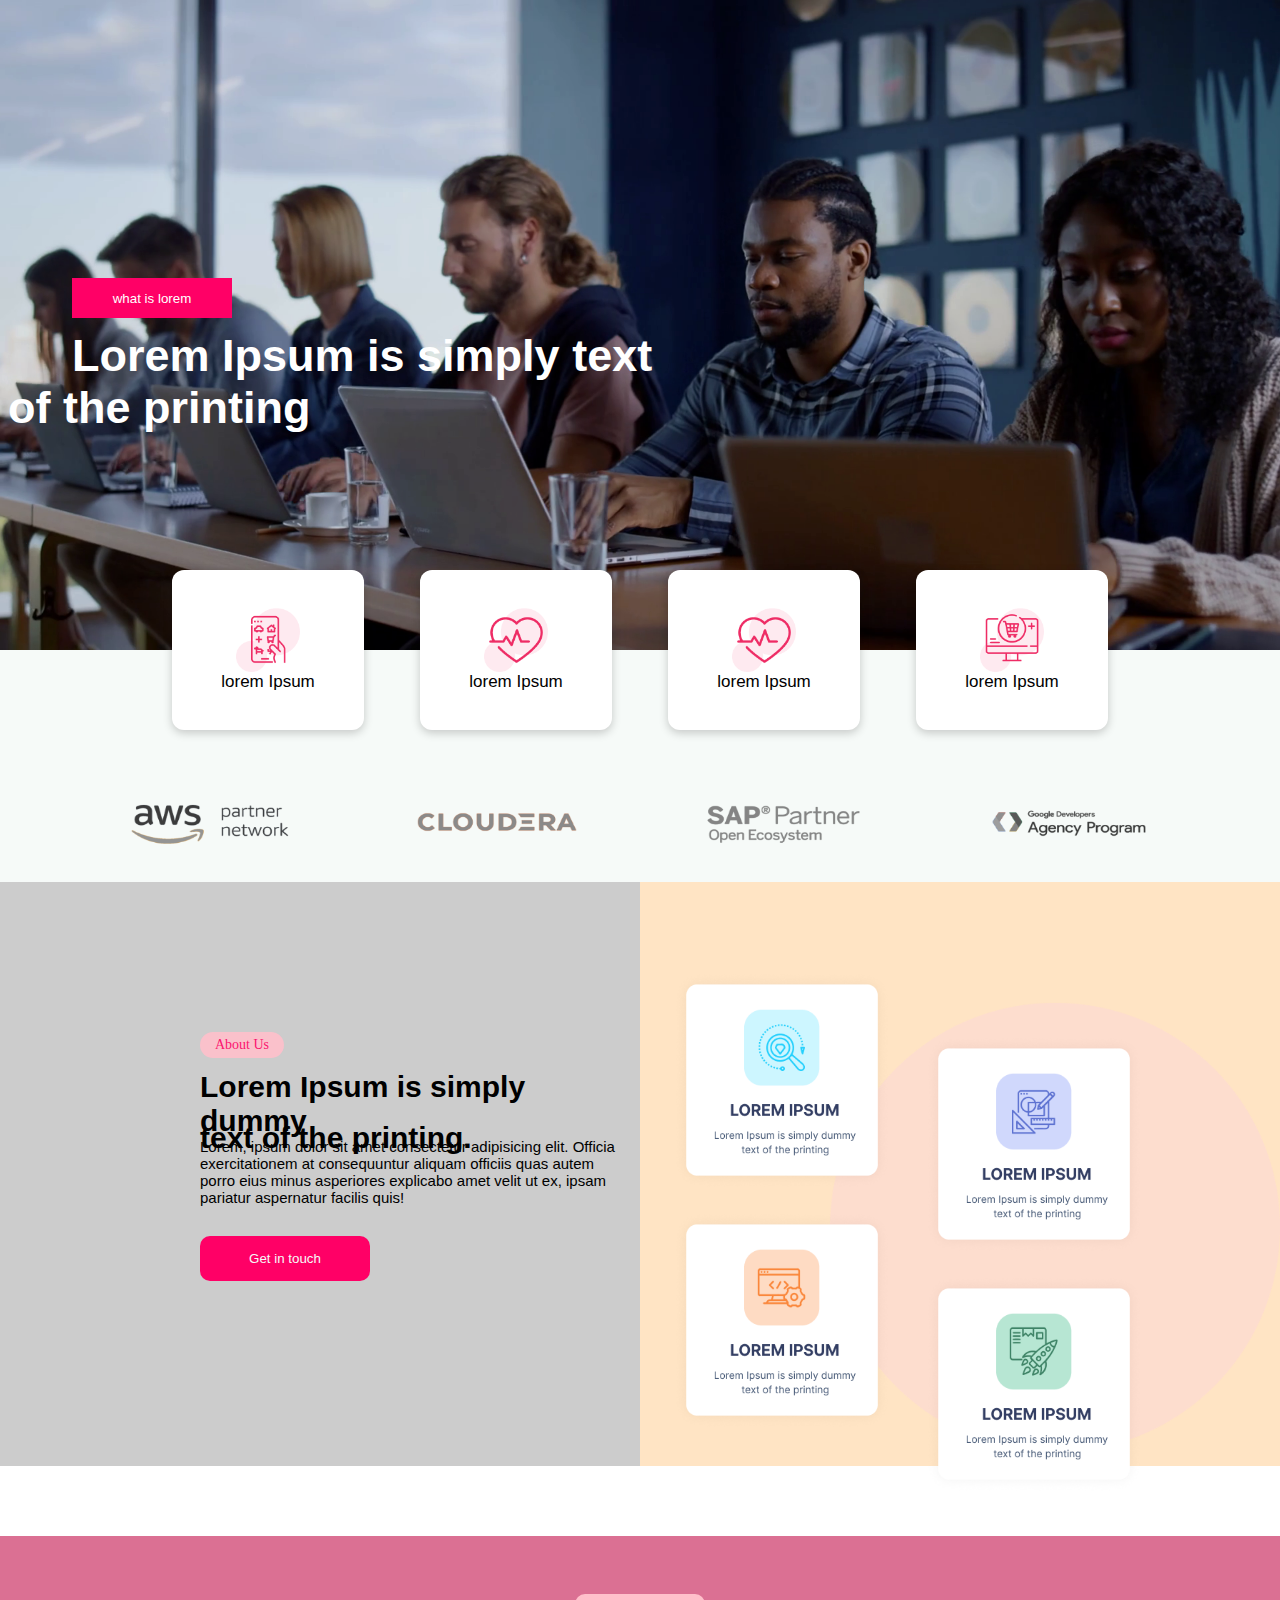
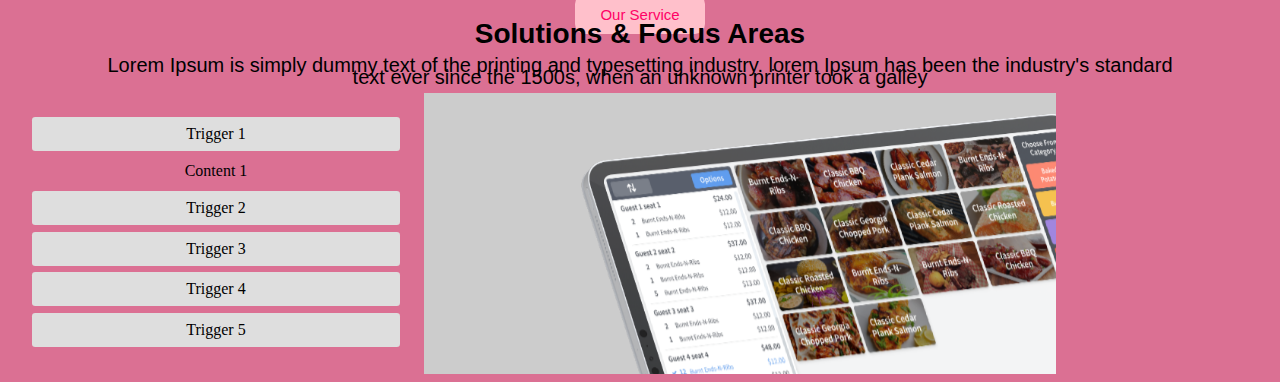
==== box1.html @ 180ca6e4 "Add files via upload" ====
<!DOCTYPE html>
<html lang="en">

<head>
  <meta charset="UTF-8" />
  <meta name="viewport" content="width=device-width, initial-scale=1.0" />
  <title>lorem</title>
  <link rel="stylesheet" href="home.css" />
</head>

<body>
  <div class="main_card">
    <div class="main">
      <button class="first">what is lorem</button>
      <h5>Lorem Ipsum is simply text</h5>
      <h3 id="print">of the printing</h3>
    </div>
  </div>
  <!-- **************************************************** -->
  <div class="bb">
    <div class="second_card">
      <div class="card_container">
        <div class="card_media">
          <img src="./images/Group 17098.png" alt="Girl in a jacket" />
          <p>lorem Ipsum</p>
        </div>
      </div>
      <div class="card_container">
        <div class="card_media">
          <img src="./images/Group 17099.png" alt="Girl in a jacket" />
          <p>lorem Ipsum</p>
        </div>
      </div>
      <div class="card_container">
        <div class="card_media">
          <img src="./images/Group 17099.png" alt="Girl in a jacket" />
          <p>lorem Ipsum</p>
        </div>
      </div>
      <div class="card_container">
        <div class="card_media">
          <img src="./images/Group 17101.png" alt="Girl in a jacket" />
          <p>lorem Ipsum</p>
        </div>
      </div>
    </div>
    <div class="Third_card">
      <div class="partner_network">
        <img src="./images/image 6.png" class="aws" />
      </div>
      <div class="partner_network">
        <img src="./images/image 5.png" class="aws" />
      </div>
      <div class="partner_network">
        <img src="./images/image 4.png" class="aws" />
      </div>
      <div class="partner_network">
        <img src="./images/image 3.png" class="aws" />
      </div>
    </div>
  </div>
  <!-- *************************+
      ******************************* -->
  <div class="fourth_card">
    <div class="left_section">
      <p class="home-butt">About Us</p>
      <p class="dummy">Lorem Ipsum is simply dummy</p>
      <p class="demo">text of the printing.</p>
      <p class="pars">
        Lorem, ipsum dolor sit amet consectetur adipisicing elit. Officia
        exercitationem at consequuntur aliquam officiis quas autem porro eius
        minus asperiores explicabo amet velit ut ex, ipsam pariatur aspernatur
        facilis quis!
      </p>
      <button class="touch">Get in touch</button>
    </div>
    <div class="right_section">
      <div class="far">
        <div class="one-img">
          <div class="one-card">
            <img src="./images/Group 12563.png" id="serch" />
          </div>
          <div class="one-card">
            <img src="./images/Group 12567.png" id="serch" />
          </div>
        </div>
        <div class="two-img">
          <div class="one-card">
            <img src="./images/Group 12564.png" id="serch" />
          </div>
          <div class="one-card">
            <img src="./images/Group 12570.png" id="serch" />
          </div>
        </div>
      </div>
    </div>
  </div>
  <!-- ************************************************************* -->
  <div class="five-card">
    <div class="small">
      <button class="service">Our Service</button>
      <p class="area">Solutions & Focus Areas</p>
      <p class="industry">
        Lorem Ipsum is simply dummy text of the printing and typesetting
        industry. lorem Ipsum has been the industry's standard
      </p>
      <p class="gallery">
        text ever since the 1500s, when an unknown printer took a galley
      </p>
    </div>
    <div class="computer_cont">
      <div class=".left-class">
        <form action="">
          <fieldset>
            <label for="1">Trigger 1</label>
            <input type="radio" name="toggle" id="1" value="1" checked>
            <output>
              <div>
                <div>Content 1</div>
              </div>
            </output>
            <label for="2">Trigger 2</label>
            <input type="radio" name="toggle" id="2" value="2">
            <output>
              <div>
                <div>Content 2 Content 2 Content 2 Content 2 Content 2 Content 2 Content 2 Content 2 Content 2 Content 2
                  Content
                  2 Content 2 Content 2 Content 2</div>
              </div>
            </output>
            <label for="3">Trigger 3</label>
            <input type="radio" name="toggle" id="3" value="3">
            <output>
              <div>
                <div>Content 3</div>
              </div>
            </output>
            <label for="4">Trigger 4</label>
            <input type="radio" name="toggle" id="4" value="4">
            <output>
              <div>
                <div>Content 4 Content 4 Content 4 Content 4 Content 4 Content 4 Content 4 Content 4</div>
              </div>
            </output>
            <label for="5">Trigger 5</label>
            <input type="radio" name="toggle" id="5" value="5">
            <output>
              <div>
                <div>Content 5</div>
              </div>
            </output>
          </fieldset>
        </form>
      </div>
      <div class="right-class">

      </div>
    </div>

  </div>
</body>

</html>
---- home.css ----
* {
  margin: 0;
  padding: 0;
  box-sizing: border-box;
}
.main_card {
  background-color: black;
}
.main {
  background-image: url("./images/image\ 1.png");
  min-height: 650px;
  background-repeat: no-repeat;
  background-size: cover;
}
.first {
  margin-top: 270px;
  margin-left: 4rem;
  width: 160px;
  height: 40px;
  background-color: #ff0066;
  border: none;
  color: white;
}
.main h5 {
  margin-left: 4rem;
  color: white;
  font-family: Arial, Helvetica, sans-serif;
  font-size: 45px;
  letter-spacing: 0em;
  margin-top: 12px;
}
#print {
  color: white;
  font-family: Arial, Helvetica, sans-serif;
  font-size: 45px;
}
/* ******************************************************* */

.card_media {
  background-color: white;
  width: 12rem;
  height: 10rem;
  flex-direction: column;
  display: flex;
  justify-content: center;
  align-items: center;
  border-radius: 12px;
  box-shadow: 0 3px 10px rgb(0 0 0 / 0.2);
}
.card_media > img {
  /* border-radius: 4px; */
  width: 4rem;
  height: 4rem;
  /* margin-left: auto;
  margin-right: auto; */
  align-items: center;
}
.card_media > p {
  font-size: 17px;
  font-family: Arial, Helvetica, sans-serif;
}
.second_card {
  display: flex;
  margin-left: auto;
  margin-right: auto;
  flex-wrap: wrap;
  justify-content: center;
}
.card_container {
  margin: 20px;
  margin-top: -6rem;
}
.bb {
  background-color: #f6faf8;
}
.Third_card {
  display: flex;
  /* padding-top: 10px; */
  /* padding-bottom: 20px; */
  /* background-color: #ccc; */
  display: flex;
  justify-content: center;
  flex-wrap: wrap;
}

.aws {
  width: 170px;
  height: 80px;
  margin: 0px 50px 0px 50px;
}

/* ********************************************************* */
.home-butt {
  border-radius: 15px;
  background: pink;
  color: #ff0066;
  border: none;
  font-size: 14px;
  display: inline-block;
  padding: 5px 15px 5px 15px;
  opacity: 0.9;
}
.left_section {
  padding-top: 150px;
  background-color: white;
  width: 50%;
  padding-left: 200px;
  background-color: #ccc;
}
.left_section > h5 {
  font-size: 35px;
  font-family: Arial, Helvetica, sans-serif;
  color: #080d44;
  margin-top: 15px;
}
.left_section > h1 {
  font-size: 35px;
  font-family: Arial, Helvetica, sans-serif;
  color: #080d44;
  margin-top: 0px;
}
/* ****************************************************** */
.right_section {
  background-color: bisque;
  width: 50%;
  background-image: url("./images/Ellipse\ 361.png");
  right: 0;
  top: 0;
  background-repeat: no-repeat;
  background-size: 450px 450px;

  background-position: right 120px;
}
.fourth_card {
  display: flex;
  padding-bottom: 70px;
}
.one-img {
  /* display: flex; */
  padding-top: 4rem;
}
.two-img {
  /* display: flex; */
  width: 220px;
  height: 220px;
  margin-top: 120px;
}
#serch {
  width: 220px;
  height: 220px;
  left: 998px;
}
.dummy {
  font-size: 30px;
  font-family: Arial, Helvetica, sans-serif;
  font-weight: 600;
  padding-top: 12px;
  margin-top: 0px;
  max-width: 500px;
}
.demo {
  font-size: 30px;
  mask-type: 0px;
  padding-top: 0px;
  line-height: 0px;
  font-family: Arial, Helvetica, sans-serif;
  font-weight: 600;
  margin-top: 0px;
  max-width: 500px;
}
.far {
  display: flex;
}
.pars {
  max-width: 450px;
  font-size: 15px;
  font-family: Arial, Helvetica, sans-serif;
  font-weight: 400;
}
.touch {
  width: 170px;
  height: 45px;
  background-color: #ff0066;
  border: none;
  color: #f6faf8;
  border-radius: 10px;
  margin-top: 30px;
}
/* ********************************************************* */
.five-card {
  background-color: palevioletred;
  text-align: center;
}
.service {
  width: 130px;
  height: 40px;
  background: pink;
  color: #ff0066;
  border-radius: 10px;
  border: none;
  font-size: 15px;
  margin: 50px 0px 0px 0px;
}
.area {
  font-family: Arial, Helvetica, sans-serif;
  font-size: 28px;
  line-height: 0px;
  font-weight: 700;
  /* line-height: 49px; */
  /* letter-spacing: 0em; */
  text-align: center;
}
.industry {
  font-size: 20px;
  font-family: Arial, Helvetica, sans-serif;
  font-weight: 500;
  text-align: center;
  padding-bottom: 0;
  padding-top: 20px;
}
.gallery {
  font-size: 20px;
  font-family: Arial, Helvetica, sans-serif;
  font-weight: 500;
  text-align: center;
  padding-top: 0px;
  line-height: 0px;
}

.computer_cont {
  display: flex;
  width: 100%;
}
.first-tage {
  width: 430px;
  height: 50px;
}

.left_class {
  width: 50%;
  background-color: #ccc;
}
.right-class {
  width: 50%;
  background-color: #ccc;
  background-image: url("./images/image8.png");
}
/* IMPORTANT STUFF */

output {
  display: grid;
  grid-template-rows: 0fr;
  transition: grid-template-rows 0.125s;
  overflow: hidden;
}

div {
  min-height: 0;
}

[type="radio"] {
  display: none;
}

[type="radio"]:checked + output {
  grid-template-rows: 1fr;
}

/* PRETTY(ish) STUFF */

* {
  box-sizing: border-box;
}

fieldset {
  border: 0;
  display: grid;
  gap: 0.2rem;
  max-width: 25rem;
  margin-inline: auto;
  padding: 1rem;
}

label {
  padding: 0.5rem;
  background: oklch(0.9 0 0.1);
  cursor: pointer;
  transition: background 0.125s;
  border-radius: 0.2rem;

  &:hover {
    background: oklch(0.8 0 0.1);
  }
}

div > div {
  padding: 0.5rem;
}
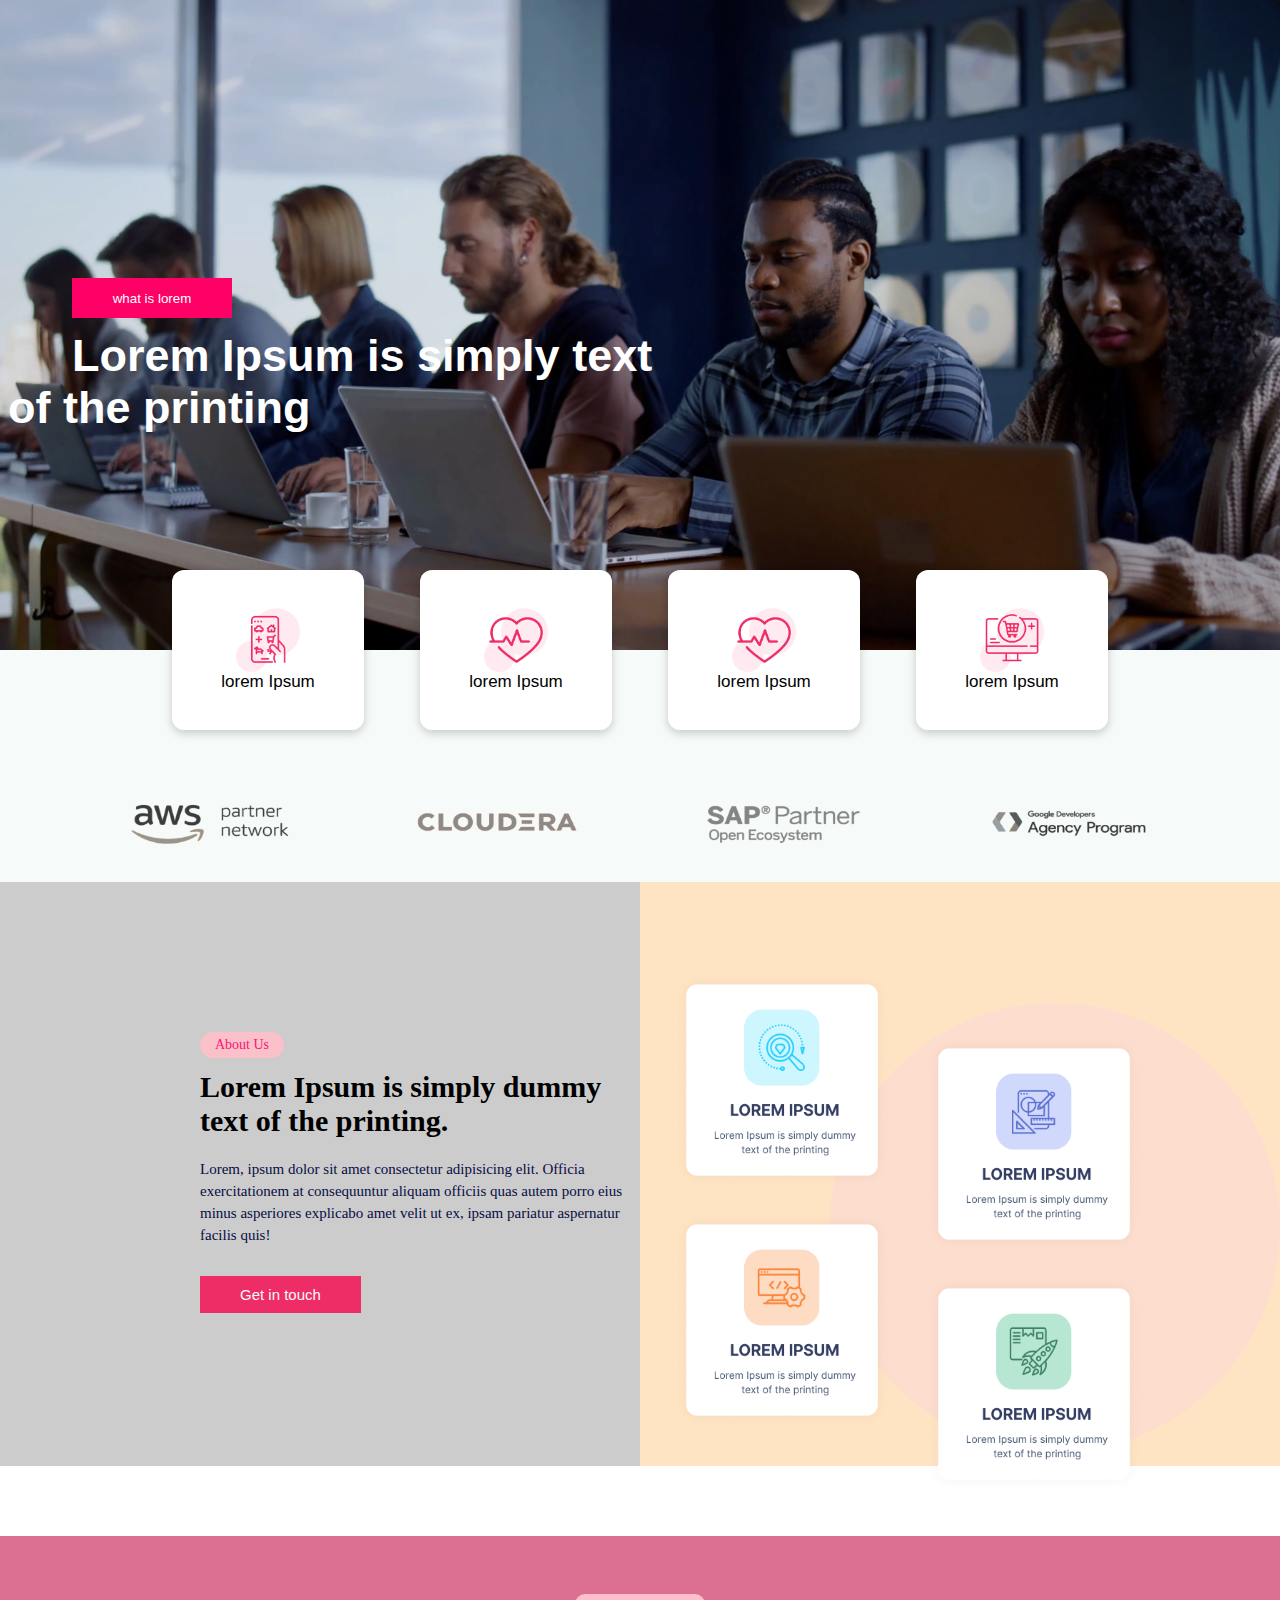
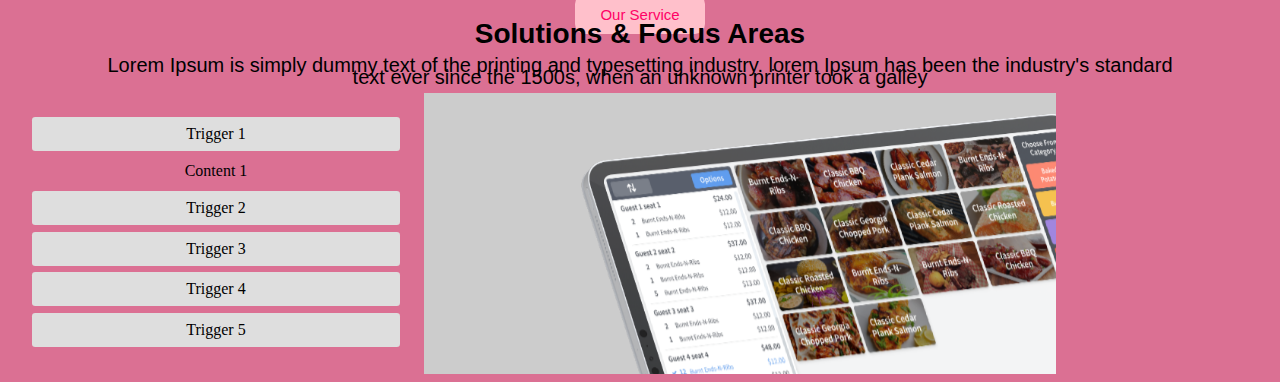
==== commit fc300153: "Add files via upload" ====
--- a/box1.html
+++ b/box1.html
@@ -64,8 +64,8 @@
   <div class="fourth_card">
     <div class="left_section">
       <p class="home-butt">About Us</p>
-      <p class="dummy">Lorem Ipsum is simply dummy</p>
-      <p class="demo">text of the printing.</p>
+      <p class="dummy">Lorem Ipsum is simply dummy
+        text of the printing.</p>
       <p class="pars">
         Lorem, ipsum dolor sit amet consectetur adipisicing elit. Officia
         exercitationem at consequuntur aliquam officiis quas autem porro eius
--- a/home.css
+++ b/home.css
@@ -100,6 +100,9 @@
   padding: 5px 15px 5px 15px;
   opacity: 0.9;
 }
+.fourth_card {
+  width: 100%;
+}
 .left_section {
   padding-top: 150px;
   background-color: white;
@@ -152,11 +155,13 @@
 }
 .dummy {
   font-size: 30px;
-  font-family: Arial, Helvetica, sans-serif;
+
   font-weight: 600;
   padding-top: 12px;
   margin-top: 0px;
   max-width: 500px;
+  font-family: Gilroy-Bold;
+  /* font-style: normal; */
 }
 .demo {
   font-size: 30px;
@@ -174,17 +179,27 @@
 .pars {
   max-width: 450px;
   font-size: 15px;
-  font-family: Arial, Helvetica, sans-serif;
+  margin-top: 20px;
   font-weight: 400;
+  color: #080d44;
+
+  font-family: Gilroy-Medium;
+  font-style: normal;
+
+  line-height: 22px;
 }
 .touch {
-  width: 170px;
-  height: 45px;
-  background-color: #ff0066;
+  background-color: #ee2c65;
+  font-size: 15px;
+  /* font-family: Gilroy-Medium; */
+  font-style: normal;
+  font-weight: 400;
+  line-height: normal;
   border: none;
   color: #f6faf8;
-  border-radius: 10px;
+  border-radius: 15x;
   margin-top: 30px;
+  padding: 10px 40px 10px 40px;
 }
 /* ********************************************************* */
 .five-card {
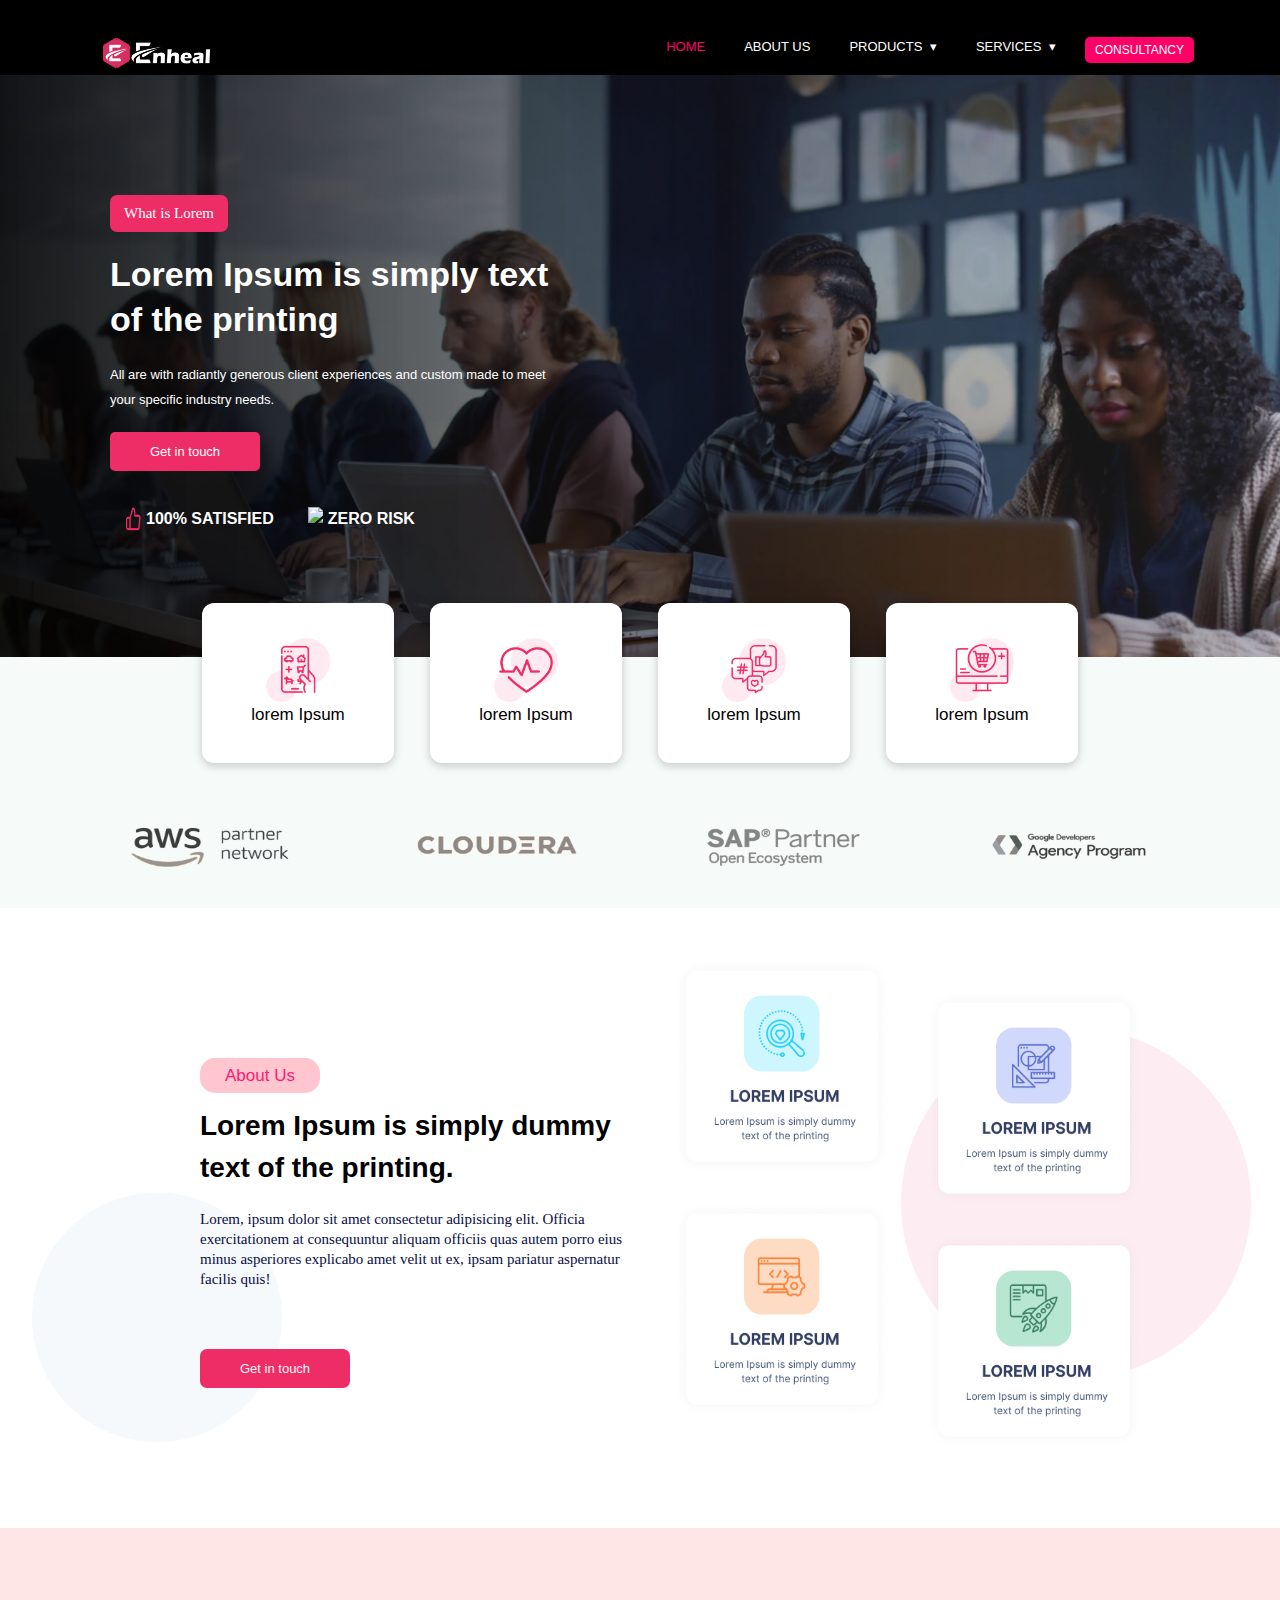
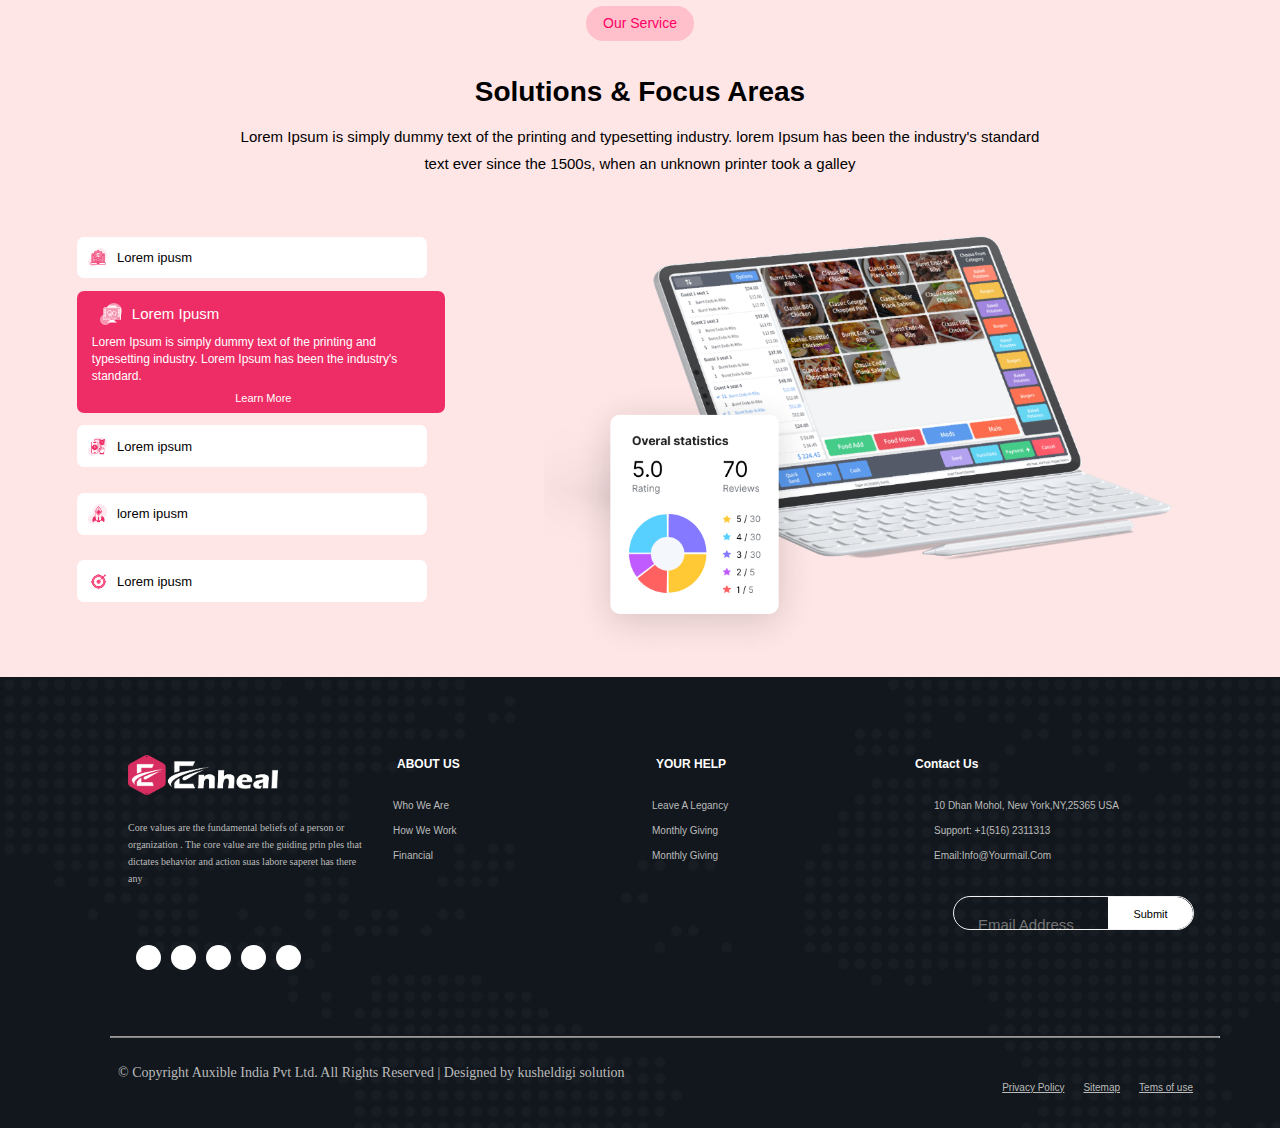
==== commit d697c3b7: "Add files via upload" ====
--- a/box1.html
+++ b/box1.html
@@ -1,163 +1,188 @@
 <!DOCTYPE html>
 <html lang="en">
-
-<head>
-  <meta charset="UTF-8" />
-  <meta name="viewport" content="width=device-width, initial-scale=1.0" />
-  <title>lorem</title>
-  <link rel="stylesheet" href="home.css" />
-</head>
-
-<body>
-  <div class="main_card">
-    <div class="main">
-      <button class="first">what is lorem</button>
-      <h5>Lorem Ipsum is simply text</h5>
-      <h3 id="print">of the printing</h3>
-    </div>
-  </div>
-  <!-- **************************************************** -->
-  <div class="bb">
-    <div class="second_card">
-      <div class="card_container">
-        <div class="card_media">
-          <img src="./images/Group 17098.png" alt="Girl in a jacket" />
-          <p>lorem Ipsum</p>
+  <head>
+    <meta charset="UTF-8" />
+    <meta name="viewport" content="width=device-width, initial-scale=1.0" />
+    <title>lorem</title>
+    <link rel="stylesheet" href="home.css" />
+  </head>
+  <body>
+    <div id="nav"></div>
+    <div id="footer"></div>
+    <section class="front_page">
+      <div class="home_cont1">
+        <p>What is Lorem</p>
+        <h1>Lorem Ipsum is simply text of the printing</h1>
+        <h5>
+          All are with radiantly generous client experiences and custom made to
+          meet your specific industry needs.
+        </h5>
+        <button>Get in touch</button>
+        <div class="thumb">
+          <div class="inline" id="thumb_first">
+            <img src="./images/thumbs-up (2).png" alt="thumb" />
+            <h4>100% SATISFIED</h4>
+          </div>
+          <div class="inline">
+            <img src="./Images/shield (1).png" alt="thumb" />
+            <h4>ZERO RISK</h4>
+          </div>
         </div>
       </div>
-      <div class="card_container">
-        <div class="card_media">
-          <img src="./images/Group 17099.png" alt="Girl in a jacket" />
-          <p>lorem Ipsum</p>
+    </section>
+    <!-- ****** -->
+    <div class="bb">
+      <div class="second_card">
+        <div class="card_container">
+          <div class="card_media">
+            <img src="./images/Group 17098.png" alt="Girl in a jacket" />
+            <p>lorem Ipsum</p>
+          </div>
+        </div>
+        <div class="card_container">
+          <div class="card_media">
+            <img src="./images/Group 17099.png" alt="Girl in a jacket" />
+            <p>lorem Ipsum</p>
+          </div>
+        </div>
+        <div class="card_container">
+          <div class="card_media">
+            <img src="./images/Group 17100.png" alt="Girl in a jacket" />
+            <p>lorem Ipsum</p>
+          </div>
+        </div>
+        <div class="card_container">
+          <div class="card_media">
+            <img src="./images/Group 17101.png" alt="Girl in a jacket" />
+            <p>lorem Ipsum</p>
+          </div>
         </div>
       </div>
-      <div class="card_container">
-        <div class="card_media">
-          <img src="./images/Group 17099.png" alt="Girl in a jacket" />
-          <p>lorem Ipsum</p>
+      <div class="Third_card">
+        <div class="partner_network">
+          <img src="./images/image 6.png" class="aws" />
         </div>
-      </div>
-      <div class="card_container">
-        <div class="card_media">
-          <img src="./images/Group 17101.png" alt="Girl in a jacket" />
-          <p>lorem Ipsum</p>
+        <div class="partner_network">
+          <img src="./images/image 5.png" class="aws" />
+        </div>
+        <div class="partner_network">
+          <img src="./images/image 4.png" class="aws" />
+        </div>
+        <div class="partner_network">
+          <img src="./images/image 3.png" class="aws" />
         </div>
       </div>
     </div>
-    <div class="Third_card">
-      <div class="partner_network">
-        <img src="./images/image 6.png" class="aws" />
+    <!-- --------------------------- -->
+    <div class="fourth_card">
+      <div class="left_section">
+        <p class="home-butt">About Us</p>
+        <p class="dummy">Lorem Ipsum is simply dummy text of the printing.</p>
+        <p class="pars">
+          Lorem, ipsum dolor sit amet consectetur adipisicing elit. Officia
+          exercitationem at consequuntur aliquam officiis quas autem porro eius
+          minus asperiores explicabo amet velit ut ex, ipsam pariatur aspernatur
+          facilis quis!
+        </p>
+        <button class="touch" type="button">Get in touch</button>
       </div>
-      <div class="partner_network">
-        <img src="./images/image 5.png" class="aws" />
-      </div>
-      <div class="partner_network">
-        <img src="./images/image 4.png" class="aws" />
-      </div>
-      <div class="partner_network">
-        <img src="./images/image 3.png" class="aws" />
-      </div>
-    </div>
-  </div>
-  <!-- *************************+
-      ******************************* -->
-  <div class="fourth_card">
-    <div class="left_section">
-      <p class="home-butt">About Us</p>
-      <p class="dummy">Lorem Ipsum is simply dummy
-        text of the printing.</p>
-      <p class="pars">
-        Lorem, ipsum dolor sit amet consectetur adipisicing elit. Officia
-        exercitationem at consequuntur aliquam officiis quas autem porro eius
-        minus asperiores explicabo amet velit ut ex, ipsam pariatur aspernatur
-        facilis quis!
-      </p>
-      <button class="touch">Get in touch</button>
-    </div>
-    <div class="right_section">
-      <div class="far">
-        <div class="one-img">
-          <div class="one-card">
-            <img src="./images/Group 12563.png" id="serch" />
+      <div class="right_section">
+        <div class="far">
+          <div class="one-img">
+            <div class="one-card">
+              <img src="./images/Group 12563.png" id="serch" />
+            </div>
+            <div class="one-card">
+              <img src="./images/Group 12567.png" id="serch" />
+            </div>
           </div>
-          <div class="one-card">
-            <img src="./images/Group 12567.png" id="serch" />
-          </div>
-        </div>
-        <div class="two-img">
-          <div class="one-card">
-            <img src="./images/Group 12564.png" id="serch" />
-          </div>
-          <div class="one-card">
-            <img src="./images/Group 12570.png" id="serch" />
+          <div class="two-img">
+            <div class="one-card">
+              <img src="./images/Group 12564.png" id="serch" />
+            </div>
+            <div class="one-card">
+              <img src="./images/Group 12570.png" id="serch" />
+            </div>
           </div>
         </div>
       </div>
     </div>
-  </div>
-  <!-- ************************************************************* -->
-  <div class="five-card">
-    <div class="small">
-      <button class="service">Our Service</button>
-      <p class="area">Solutions & Focus Areas</p>
-      <p class="industry">
-        Lorem Ipsum is simply dummy text of the printing and typesetting
-        industry. lorem Ipsum has been the industry's standard
-      </p>
-      <p class="gallery">
-        text ever since the 1500s, when an unknown printer took a galley
-      </p>
-    </div>
-    <div class="computer_cont">
-      <div class=".left-class">
-        <form action="">
-          <fieldset>
-            <label for="1">Trigger 1</label>
-            <input type="radio" name="toggle" id="1" value="1" checked>
-            <output>
-              <div>
-                <div>Content 1</div>
-              </div>
-            </output>
-            <label for="2">Trigger 2</label>
-            <input type="radio" name="toggle" id="2" value="2">
-            <output>
-              <div>
-                <div>Content 2 Content 2 Content 2 Content 2 Content 2 Content 2 Content 2 Content 2 Content 2 Content 2
-                  Content
-                  2 Content 2 Content 2 Content 2</div>
-              </div>
-            </output>
-            <label for="3">Trigger 3</label>
-            <input type="radio" name="toggle" id="3" value="3">
-            <output>
-              <div>
-                <div>Content 3</div>
-              </div>
-            </output>
-            <label for="4">Trigger 4</label>
-            <input type="radio" name="toggle" id="4" value="4">
-            <output>
-              <div>
-                <div>Content 4 Content 4 Content 4 Content 4 Content 4 Content 4 Content 4 Content 4</div>
-              </div>
-            </output>
-            <label for="5">Trigger 5</label>
-            <input type="radio" name="toggle" id="5" value="5">
-            <output>
-              <div>
-                <div>Content 5</div>
-              </div>
-            </output>
-          </fieldset>
-        </form>
+    <!-- ******* -->
+    <div class="five-card">
+      <div class="small">
+        <p class="service">Our Service</p>
+        <p class="area">Solutions & Focus Areas</p>
+        <p class="industry">
+          Lorem Ipsum is simply dummy text of the printing and typesetting
+          industry. lorem Ipsum has been the industry's standard text ever since
+          the 1500s, when an unknown printer took a galley
+        </p>
       </div>
-      <div class="right-class">
-
+      <div class="computer_cont">
+        <div class="left-class">
+          <form action="">
+            <fieldset>
+              <label for="1" class="Label"
+                ><img src="./images/Group 12576.svg" id="triger" />Lorem ipusm
+              </label>
+              <input type="radio" name="toggle" id="1" value="1" checked />
+              <output>
+                <div class="stand">
+                  <div class="cont">
+                    <img src="./images/Group 12575.png" id="cont1" />
+                    <p>Lorem Ipusm</p>
+                  </div>
+                  <h3 id="dummy">
+                    Lorem Ipsum is simply dummy text of the printing and
+                    typesetting industry. Lorem Ipsum has been the industry's
+                    standard.
+                  </h3>
+                  <a href="#" id="roo">Learn More</a>
+                </div>
+              </output>
+              <label for="2" class="Label"
+                ><img src="./images/Group 12581.png" id="triger2" /> Lorem ipsum
+              </label>
+              <input type="radio" name="toggle" id="2" value="2" />
+              <output>
+                <div>
+                  <div>
+                    Content 2 Content 2 Content 2 Content 2 Content 2 Content 2
+                    Content 2 Content 2 Content 2 Content 2 Content 2 Content 2
+                    Content 2 Content 2
+                  </div>
+                </div>
+              </output>
+              <label for="3" class="Label">
+                <img src="./images/Group 12582.png" id="triger3" />lorem ipusm
+              </label>
+              <input type="radio" name="toggle" id="3" value="3" />
+              <output>
+                <div>
+                  <div>Content 3</div>
+                </div>
+              </output>
+              <label for="4" class="Label">
+                <img src="./images/Group 12583.png" id="triger4" />Lorem ipusm
+              </label>
+              <input type="radio" name="toggle" id="4" value="4" />
+              <output>
+                <div>
+                  <div>
+                    Content 4 Content 4 Content 4 Content 4 Content 4 Content 4
+                    Content 4 Content 4
+                  </div>
+                </div>
+              </output>
+            </fieldset>
+          </form>
+        </div>
+        <div class="right-class">
+          <img src="./images/Group 7341.png" id="tablet" />
+        </div>
       </div>
     </div>
-
-  </div>
-</body>
-
-</html>+  </body>
+  <script src="nav.js"></script>
+  <script src="newfooter.js"></script>
+</html>
--- a/home.css
+++ b/home.css
@@ -3,38 +3,97 @@
   padding: 0;
   box-sizing: border-box;
 }
-.main_card {
-  background-color: black;
-}
-.main {
-  background-image: url("./images/image\ 1.png");
-  min-height: 650px;
+.front_page {
+  width: 100%;
+  /* background-color: #24262b; */
+  background-image: url("./images/image\ 1.png"),
+    linear-gradient(90deg, rgba(0, 0, 0, 0.902) 0%, rgba(0, 0, 0, 0) 100%);
+  background-size: cover;
   background-repeat: no-repeat;
-  background-size: cover;
-}
-.first {
-  margin-top: 270px;
-  margin-left: 4rem;
-  width: 160px;
-  height: 40px;
-  background-color: #ff0066;
+  /* height: 600px; */
+  position: relative;
+  background-blend-mode: darken;
+  z-index: 2;
+  padding: 110px;
+}
+.home_cont1 {
+  margin-top: 10px;
+}
+
+.home_cont1 > h1 {
+  color: #fff;
+  font-size: 34px;
+  font-family: Arial, Helvetica, sans-serif;
+  font-style: normal;
+  font-weight: 700;
+  line-height: 45px;
+  max-width: 450px;
+  margin-top: 20px;
+}
+.home_cont1 > h5 {
+  color: #fff;
+  font-size: 13px;
+  font-family: Arial, Helvetica, sans-serif;
+  font-style: normal;
+  font-weight: 500;
+  line-height: 25px;
+  max-width: 450px;
+  margin-top: 20px;
+}
+.home_cont1 > h4 {
+  color: #fff;
+  font-size: 15px;
+  font-family: Arial, Helvetica, sans-serif;
+  font-style: normal;
+  font-weight: 500;
+  line-height: 35px;
+  max-width: 450px;
+}
+.home_cont1 > p {
+  background: #ee2c65;
+  display: inline-block;
+  border-radius: 7px;
+  color: #ffffff;
+  font-size: 15px;
+  padding: 7px 14px;
+  font-family: Inter;
+
+  /* margin-top: 20px; */
+}
+.home_cont1 > button {
+  background-color: #ee2c65;
+  color: #ffffff;
+  padding: 12px 40px 12px 40px;
   border: none;
-  color: white;
-}
-.main h5 {
-  margin-left: 4rem;
-  color: white;
-  font-family: Arial, Helvetica, sans-serif;
-  font-size: 45px;
-  letter-spacing: 0em;
-  margin-top: 12px;
-}
-#print {
-  color: white;
-  font-family: Arial, Helvetica, sans-serif;
-  font-size: 45px;
-}
-/* ******************************************************* */
+  border-radius: 5px;
+  margin-top: 20px;
+  font-size: 13px;
+}
+.thumb {
+  display: flex;
+  flex-wrap: wrap;
+}
+
+.inline {
+  display: flex;
+  color: #ffffff;
+  margin-top: 20px;
+  white-space: nowrap;
+}
+#thumb_first {
+  margin-right: 18px;
+}
+.inline > img {
+  width: 15px;
+  margin-right: 5px;
+}
+@media (max-width: 543px) {
+  .front_page {
+    padding-left: 40px;
+    padding-right: 50px;
+  }
+}
+/* ******* */
 
 .card_media {
   background-color: white;
@@ -61,23 +120,22 @@
 }
 .second_card {
   display: flex;
-  margin-left: auto;
-  margin-right: auto;
+
   flex-wrap: wrap;
   justify-content: center;
+  margin-top: -80px;
 }
 .card_container {
-  margin: 20px;
-  margin-top: -6rem;
+  margin: 10px;
+
+  z-index: 2;
 }
 .bb {
   background-color: #f6faf8;
 }
 .Third_card {
   display: flex;
-  /* padding-top: 10px; */
-  /* padding-bottom: 20px; */
-  /* background-color: #ccc; */
+
   display: flex;
   justify-content: center;
   flex-wrap: wrap;
@@ -88,27 +146,29 @@
   height: 80px;
   margin: 0px 50px 0px 50px;
 }
-
-/* ********************************************************* */
+/* --------------------------------------- */
 .home-butt {
   border-radius: 15px;
   background: pink;
   color: #ff0066;
+  width: 120px;
   border: none;
-  font-size: 14px;
+  font-size: 17px;
   display: inline-block;
   padding: 5px 15px 5px 15px;
   opacity: 0.9;
-}
-.fourth_card {
-  width: 100%;
+  text-align: center;
 }
 .left_section {
   padding-top: 150px;
   background-color: white;
   width: 50%;
   padding-left: 200px;
-  background-color: #ccc;
+  /* background-color: #ccc; */
+  background-image: url("./images/Ellipse\ 360.png");
+  background-repeat: no-repeat;
+  background-size: 250px 250px;
+  background-position: left 2rem bottom 1rem;
 }
 .left_section > h5 {
   font-size: 35px;
@@ -122,31 +182,29 @@
   color: #080d44;
   margin-top: 0px;
 }
-/* ****************************************************** */
+
+.fourth_card {
+  display: flex;
+  padding-bottom: 70px;
+  height: auto;
+}
 .right_section {
-  background-color: bisque;
+  background-color: white;
   width: 50%;
   background-image: url("./images/Ellipse\ 361.png");
-  right: 0;
-  top: 0;
   background-repeat: no-repeat;
-  background-size: 450px 450px;
-
-  background-position: right 120px;
-}
-.fourth_card {
-  display: flex;
-  padding-bottom: 70px;
+  background-size: 350px 350px;
+  background-position: bottom 40% right 10%;
 }
 .one-img {
   /* display: flex; */
-  padding-top: 4rem;
+  margin-top: 1rem;
 }
 .two-img {
   /* display: flex; */
   width: 220px;
   height: 220px;
-  margin-top: 120px;
+  margin-top: 3rem;
 }
 #serch {
   width: 220px;
@@ -154,13 +212,13 @@
   left: 998px;
 }
 .dummy {
-  font-size: 30px;
-
-  font-weight: 600;
+  font-size: 28px;
+  font-family: Arial, Helvetica, sans-serif;
+  font-weight: 700;
   padding-top: 12px;
   margin-top: 0px;
   max-width: 500px;
-  font-family: Gilroy-Bold;
+
   /* font-style: normal; */
 }
 .demo {
@@ -179,67 +237,97 @@
 .pars {
   max-width: 450px;
   font-size: 15px;
+  font-family: Arial, Helvetica, sans-serif;
   margin-top: 20px;
   font-weight: 400;
   color: #080d44;
-
   font-family: Gilroy-Medium;
   font-style: normal;
-
-  line-height: 22px;
+  line-height: 20px;
 }
 .touch {
   background-color: #ee2c65;
-  font-size: 15px;
+  font-size: 13px;
+  /* background-image: url("./images/Ellipse\ 360.png"); */
+
   /* font-family: Gilroy-Medium; */
   font-style: normal;
-  font-weight: 400;
+  /* font-weight: 400; */
   line-height: normal;
   border: none;
   color: #f6faf8;
-  border-radius: 15x;
-  margin-top: 30px;
-  padding: 10px 40px 10px 40px;
-}
-/* ********************************************************* */
+  border-radius: 7px;
+  margin-top: 60px;
+  padding: 12px 40px 12px 40px;
+}
+
+@media (max-width: 1178px) {
+  .left_section {
+    padding-left: 70px;
+  }
+}
+@media (max-width: 1008px) {
+  .fourth_card {
+    display: flex;
+    flex-direction: column;
+    justify-content: center;
+  }
+  .right_section,
+  .left_section {
+    width: 100%;
+    /* background-color: #ccc; */
+  }
+}
+
+@media (max-width: 521px) {
+  .far {
+    display: flex;
+    flex-direction: column;
+    justify-content: center;
+    width: 100%;
+  }
+  .fourth_card {
+    padding-bottom: 14rem;
+  }
+  .left_section {
+    padding-left: 20px;
+  }
+}
+/* ******* */
 .five-card {
-  background-color: palevioletred;
+  background-color: #ffe6e6;
   text-align: center;
 }
 .service {
-  width: 130px;
-  height: 40px;
   background: pink;
   color: #ff0066;
-  border-radius: 10px;
+  border-radius: 20px;
   border: none;
+  font-size: 14px;
+  margin-top: 70px;
+  display: inline-block;
+  padding: 7px 17px 7px 17px;
+}
+.area {
+  font-family: Arial, Helvetica, sans-serif;
+  font-size: 28px;
+  padding-top: 30px;
+
+  font-weight: 700;
+  text-align: center;
+}
+
+.industry {
   font-size: 15px;
-  margin: 50px 0px 0px 0px;
-}
-.area {
-  font-family: Arial, Helvetica, sans-serif;
-  font-size: 28px;
-  line-height: 0px;
-  font-weight: 700;
-  /* line-height: 49px; */
-  /* letter-spacing: 0em; */
-  text-align: center;
-}
-.industry {
-  font-size: 20px;
   font-family: Arial, Helvetica, sans-serif;
   font-weight: 500;
   text-align: center;
-  padding-bottom: 0;
-  padding-top: 20px;
-}
-.gallery {
-  font-size: 20px;
-  font-family: Arial, Helvetica, sans-serif;
-  font-weight: 500;
+  margin-top: 10px;
+  margin-bottom: 20px;
+  max-width: 800px;
   text-align: center;
-  padding-top: 0px;
-  line-height: 0px;
+  display: inline-block;
+  line-height: 1.8;
 }
 
 .computer_cont {
@@ -250,15 +338,51 @@
   width: 430px;
   height: 50px;
 }
-
-.left_class {
-  width: 50%;
-  background-color: #ccc;
+#triger {
+  width: 19px;
+  margin-right: 10px;
+}
+#triger2 {
+  width: 19px;
+  margin-right: 10px;
+}
+#triger3 {
+  width: 19px;
+  margin-right: 10px;
+}
+#triger4 {
+  width: 19px;
+  margin-right: 10px;
+}
+.Label {
+  display: flex;
+  font-family: Arial, Helvetica, sans-serif;
+  max-width: 350px;
+  padding: 0.7rem;
+  background-color: white;
+  font-size: 13px;
+  cursor: pointer;
+  transition: background 0.125s;
+  border-radius: 7px;
+  &:hover {
+    background: oklch(0.8 0 0.1);
+    color: #ffff;
+  }
+}
+.left-class {
+  width: 40%;
+  /* background-color: palevioletred; */
+  /* padding: 60px; */
 }
 .right-class {
-  width: 50%;
-  background-color: #ccc;
-  background-image: url("./images/image8.png");
+  width: 60%;
+  display: flex;
+
+  background-image: url("./images/image\ 8.png");
+  background-size: 40rem 22rem;
+  background-repeat: no-repeat;
+  background-position: top 10px left 30px;
+  /* background-color: #fff; */
 }
 /* IMPORTANT STUFF */
 
@@ -267,8 +391,48 @@
   grid-template-rows: 0fr;
   transition: grid-template-rows 0.125s;
   overflow: hidden;
-}
-
+
+  background-color: #ee2c65;
+  border-radius: 7px;
+}
+#dummy {
+  font-size: 12px;
+  left: 0;
+  line-height: 17px;
+  font-weight: 100;
+  font-family: Arial, Helvetica, sans-serif;
+  text-align: left;
+  color: white;
+}
+
+.cont {
+  display: flex;
+  color: white;
+  font-size: 15px;
+}
+#roo {
+  color: white;
+  text-decoration: none;
+  font-size: 11px;
+  display: inline-block;
+}
+#cont1 {
+  width: 22px;
+  margin-right: 10px;
+  height: 22px;
+}
+#tablet {
+  /* position: relative; */
+
+  max-width: 250px;
+  height: 280px;
+  left: 10px;
+  margin-top: 10rem;
+  margin-left: 3rem;
+}
+.stand {
+  padding: 4px 10px 4px 15px;
+}
 div {
   min-height: 0;
 }
@@ -283,31 +447,491 @@
 
 /* PRETTY(ish) STUFF */
 
-* {
-  box-sizing: border-box;
-}
-
 fieldset {
-  border: 0;
+  border: 0px;
   display: grid;
-  gap: 0.2rem;
+  gap: 0.8rem;
   max-width: 25rem;
   margin-inline: auto;
+
   padding: 1rem;
-}
-
-label {
-  padding: 0.5rem;
-  background: oklch(0.9 0 0.1);
-  cursor: pointer;
-  transition: background 0.125s;
-  border-radius: 0.2rem;
-
-  &:hover {
-    background: oklch(0.8 0 0.1);
-  }
 }
 
 div > div {
   padding: 0.5rem;
 }
+
+@media (max-width: 1104px) {
+  .computer_cont {
+    flex-direction: column;
+    justify-content: center;
+  }
+  .left-class {
+    width: 100%;
+  }
+  .right-class {
+    background-size: 40rem 22rem;
+    background-repeat: no-repeat;
+    background-position: center;
+    background-color: #fff;
+    width: 100%;
+  }
+  #tablet {
+    margin-left: 13rem;
+    position: relative;
+  }
+}
+
+@media (max-width: 804px) {
+  .right-class {
+    background-size: 28rem 16rem;
+    background-repeat: no-repeat;
+    background-position: top 90px;
+    background-color: #fff;
+    width: 100%;
+  }
+  #tablet {
+    margin-left: 10px;
+    width: 200px;
+    height: 200px;
+  }
+}
+/* ************************************************** */
+@import url("https://fonts.googleapis.com/css?family=Roboto");
+body {
+  margin: 0;
+  padding: 0;
+  font-family: "Roboto", sans-serif;
+}
+.navigation {
+  height: 75px;
+  background: black;
+  padding-top: 30px;
+}
+.brand {
+  position: absolute;
+  float: left;
+  text-transform: uppercase;
+  width: fit-content;
+  align-items: center;
+}
+.nav_logo {
+  max-width: 170px;
+  max-height: 50px;
+  padding-bottom: 20px;
+}
+.brand a,
+.brand a:visited {
+  color: #ffffff;
+  text-decoration: none;
+}
+.nav-container {
+  margin-left: 95px;
+
+  margin-right: 67px;
+}
+nav {
+  float: right;
+  margin-top: 7px;
+}
+nav ul {
+  list-style: none;
+  margin: 0;
+  padding: 0;
+}
+nav ul li {
+  float: left;
+  position: relative;
+  margin-right: 19px;
+  font-size: 13px;
+}
+nav ul li a,
+nav ul li a:visited {
+  display: block;
+  padding: 0 10px;
+
+  color: #fff;
+
+  text-decoration: none;
+}
+nav ul li a {
+  background: transparent;
+  color: #fff;
+}
+
+.navbar-dropdown li a {
+  background-color: #ff0066;
+
+  width: 95%;
+}
+nav ul li a:not(:only-child):after,
+nav ul li a:visited:not(:only-child):after {
+  padding-left: 4px;
+  content: " \025BE";
+}
+nav ul li ul li {
+  min-width: 190px;
+}
+nav ul li ul li a {
+  padding: 10px;
+  padding-left: 20px;
+  line-height: 20px;
+}
+.navbar-dropdown {
+  position: absolute;
+  display: none;
+  z-index: 1;
+  background: #fff;
+  box-shadow: 0 0 35px 0 rgba(0, 0, 0, 0.25);
+}
+
+.nav-mobile {
+  display: none;
+  position: absolute;
+  top: 0;
+  right: 0;
+  background: transparent;
+  height: 55px;
+  width: 70px;
+}
+@media only screen and (max-width: 897px) {
+  .nav-mobile {
+    display: block;
+  }
+  nav {
+    width: 100%;
+    padding: 55px 0 15px;
+  }
+  nav ul {
+    display: none;
+  }
+  nav ul li {
+    float: none;
+  }
+  nav ul li a {
+    padding: 15px;
+    line-height: 20px;
+    background: #262626;
+  }
+  nav ul li ul li a {
+    padding-left: 30px;
+  }
+  .navbar-dropdown {
+    position: static;
+  }
+}
+
+#navbar-toggle {
+  position: absolute;
+  left: 18px;
+  top: 26px;
+  cursor: pointer;
+  padding: 10px 35px 16px 0px;
+}
+#navbar-toggle span,
+#navbar-toggle span:before,
+#navbar-toggle span:after {
+  cursor: pointer;
+  border-radius: 1px;
+  height: 3px;
+  width: 30px;
+  background: #ffffff;
+  position: absolute;
+  display: block;
+  content: "";
+  transition: all 300ms ease-in-out;
+}
+#navbar-toggle span:before {
+  top: -10px;
+}
+#navbar-toggle span:after {
+  bottom: -10px;
+}
+#navbar-toggle.active span {
+  background-color: transparent;
+}
+#navbar-toggle.active span:before,
+#navbar-toggle.active span:after {
+  top: 0;
+}
+#navbar-toggle.active span:before {
+  transform: rotate(45deg);
+}
+#navbar-toggle.active span:after {
+  transform: rotate(-45deg);
+}
+#home {
+  color: #ff0066;
+}
+
+.side_btn {
+  color: white;
+  padding-top: 4px;
+  padding-bottom: 4px;
+  font-size: 12px;
+  border: none;
+  cursor: pointer;
+
+  border-radius: 5px;
+  background-color: #ff0066;
+  border: none;
+}
+/* ******************************************* */
+@import url("https://fonts.googleapis.com/css2?family=Poppins:wght@300;400;500;600;700&display=swap");
+body {
+  line-height: 1.5;
+  font-family: "Poppins", sans-serif;
+}
+
+.container {
+  width: 100%;
+  margin: auto;
+}
+
+.row {
+  display: flex;
+  /* justify-content: space-between; */
+  width: 100%;
+  /* flex-wrap: wrap; */
+}
+
+ul {
+  list-style: none;
+  /* white-space: nowrap; */
+}
+
+.footer {
+  position: absolute;
+  background-image: url(./images/Group\ 67778.png);
+  padding: 60px 60px 10px 110px;
+  padding-bottom: 20px;
+  /* width: 100%; */
+}
+
+.footer-col {
+  width: 100%;
+
+  /* background-color: #bbbbbb; */
+  /* margin: 1px; */
+  margin: 2px;
+}
+/* #foot_width {
+  max-width: 200px;
+}
+.inline_list {
+  display: flex;
+  justify-content: space-between;
+} */
+#footer_logo {
+  width: 150px;
+  height: 40px;
+}
+.footer-col h4 {
+  color: #ffffff;
+  text-transform: capitalize;
+  margin-bottom: 25px;
+  font-weight: 600;
+  position: relative;
+  margin-left: 10px;
+  font-size: 12px;
+  text-align: left;
+}
+.footer-col p {
+  color: #bbbbbb;
+  margin-top: 17px;
+  font-family: Gilroy-Medium;
+  font-size: 10px;
+  font-weight: 200;
+  line-height: 17px;
+  letter-spacing: 0em;
+  text-align: left;
+}
+.in_line {
+  display: flex;
+}
+#abc {
+  margin: 4px;
+  margin-right: 25px;
+  color: #ff0066;
+  font-size: 10px;
+}
+#abcd {
+  margin: 3px;
+  /* margin-right: px; */
+  color: white;
+  font-size: 8px;
+}
+#google {
+  color: black;
+  text-align: center;
+}
+.footer-col h4::before {
+  content: "";
+  position: absolute;
+  left: 0;
+  bottom: -10px;
+  /* background-color: #e91e63; */
+
+  box-sizing: border-box;
+  width: 50px;
+}
+
+.footer-col ul li:not(:last-child) {
+  margin-bottom: 10px;
+}
+#facebook {
+  color: #ff0066;
+}
+
+.footer-col ul li a {
+  font-size: 10px;
+  text-transform: capitalize;
+  color: #ffffff;
+  text-decoration: none;
+  font-weight: 300;
+  color: #bbbbbb;
+  display: block;
+  transition: all 0.3s ease;
+  /* text-align: left; */
+}
+
+.footer-col ul li a:hover {
+  color: #ffffff;
+  padding-left: 8px;
+}
+.social-links {
+  margin-top: 50px;
+  display: flex;
+}
+.foot_copy {
+  color: #bbbbbb;
+  margin-top: 1rem;
+  font-family: Nunito Sans;
+
+  /* font-size: 12px; */
+  font-weight: 400;
+  line-height: 22px;
+  letter-spacing: 0em;
+  text-align: left;
+}
+.footer-col .social-links a {
+  /* display: inline-block; */
+  height: 25px;
+  width: 25px;
+  background-color: #fff;
+  margin-right: 10px;
+
+  /* line-height: 40px; */
+  border-radius: 50%;
+  display: flex;
+  flex-direction: row;
+  justify-content: center;
+  align-items: center;
+
+  transition: all 0.5s ease;
+  text-decoration: none;
+}
+.footer-col .social-links a i {
+  font-size: 10px;
+  /* padding: 15px; */
+  /* margin-bottom: 5px; */
+}
+.footer-col .social-links a:hover {
+  color: #24262b;
+  background-color: #f2f2f2f2;
+}
+@media (max-width: 767px) {
+  .footer-col {
+    width: 50%;
+    margin-bottom: 30px;
+  }
+}
+
+@media (max-width: 574px) {
+  .footer-col {
+    width: 100%;
+  }
+}
+.fieldInput {
+  display: block;
+  margin: 25px 0px 0px 40px;
+  max-width: 350px;
+  height: 13px;
+  position: relative;
+  /* box-shadow: 0 4px 20px 0 rgba(0, 0, 0, 0.09); */
+  border-radius: 35px;
+  border: 0.1px solid #f2f2f2;
+  overflow: hidden;
+}
+.form-input {
+  max-width: 400px;
+  background: none;
+  border: none;
+  padding-left: 8px;
+  font-size: 15px;
+  color: #6a7c92;
+  &:focus {
+    outline: none;
+  }
+}
+.form-submit {
+  font-size: 11px;
+  font-weight: 500;
+  color: black;
+  position: absolute;
+  background-color: white;
+
+  right: 0;
+  top: 0;
+  width: 85px;
+  height: 35px;
+  border-radius: 0px 17px 17px 0px;
+  border: none;
+  /* background: none; */
+  box-shadow: 5px -2px 81px 1px rgba(0, 0, 0, 0.09);
+  cursor: pointer;
+}
+
+#new {
+  padding-left: 170px;
+}
+@media (max-width: 1055px) {
+  #new {
+    padding-left: 0px;
+  }
+}
+@media (max-width: 1055px) {
+  .row {
+    flex-direction: column;
+  }
+}
+.footer_divider {
+  border-bottom: 0.1px solid gray;
+  margin-top: 40px;
+}
+.copyright {
+  display: flex;
+  justify-content: space-between;
+  font-size: 14px;
+  flex-wrap: wrap;
+}
+
+.copyright > ul {
+  display: flex;
+  list-style: none;
+}
+.copyright > ul > li {
+  margin-right: 19px;
+}
+.copyright > ul > li > a {
+  color: #bbbbbb;
+}
+#one {
+  margin-top: 30px;
+  font-size: 10px;
+  font-weight: 300;
+  line-height: 24px;
+  letter-spacing: 0em;
+  text-align: left;
+  color: #bbbbbb;
+}
